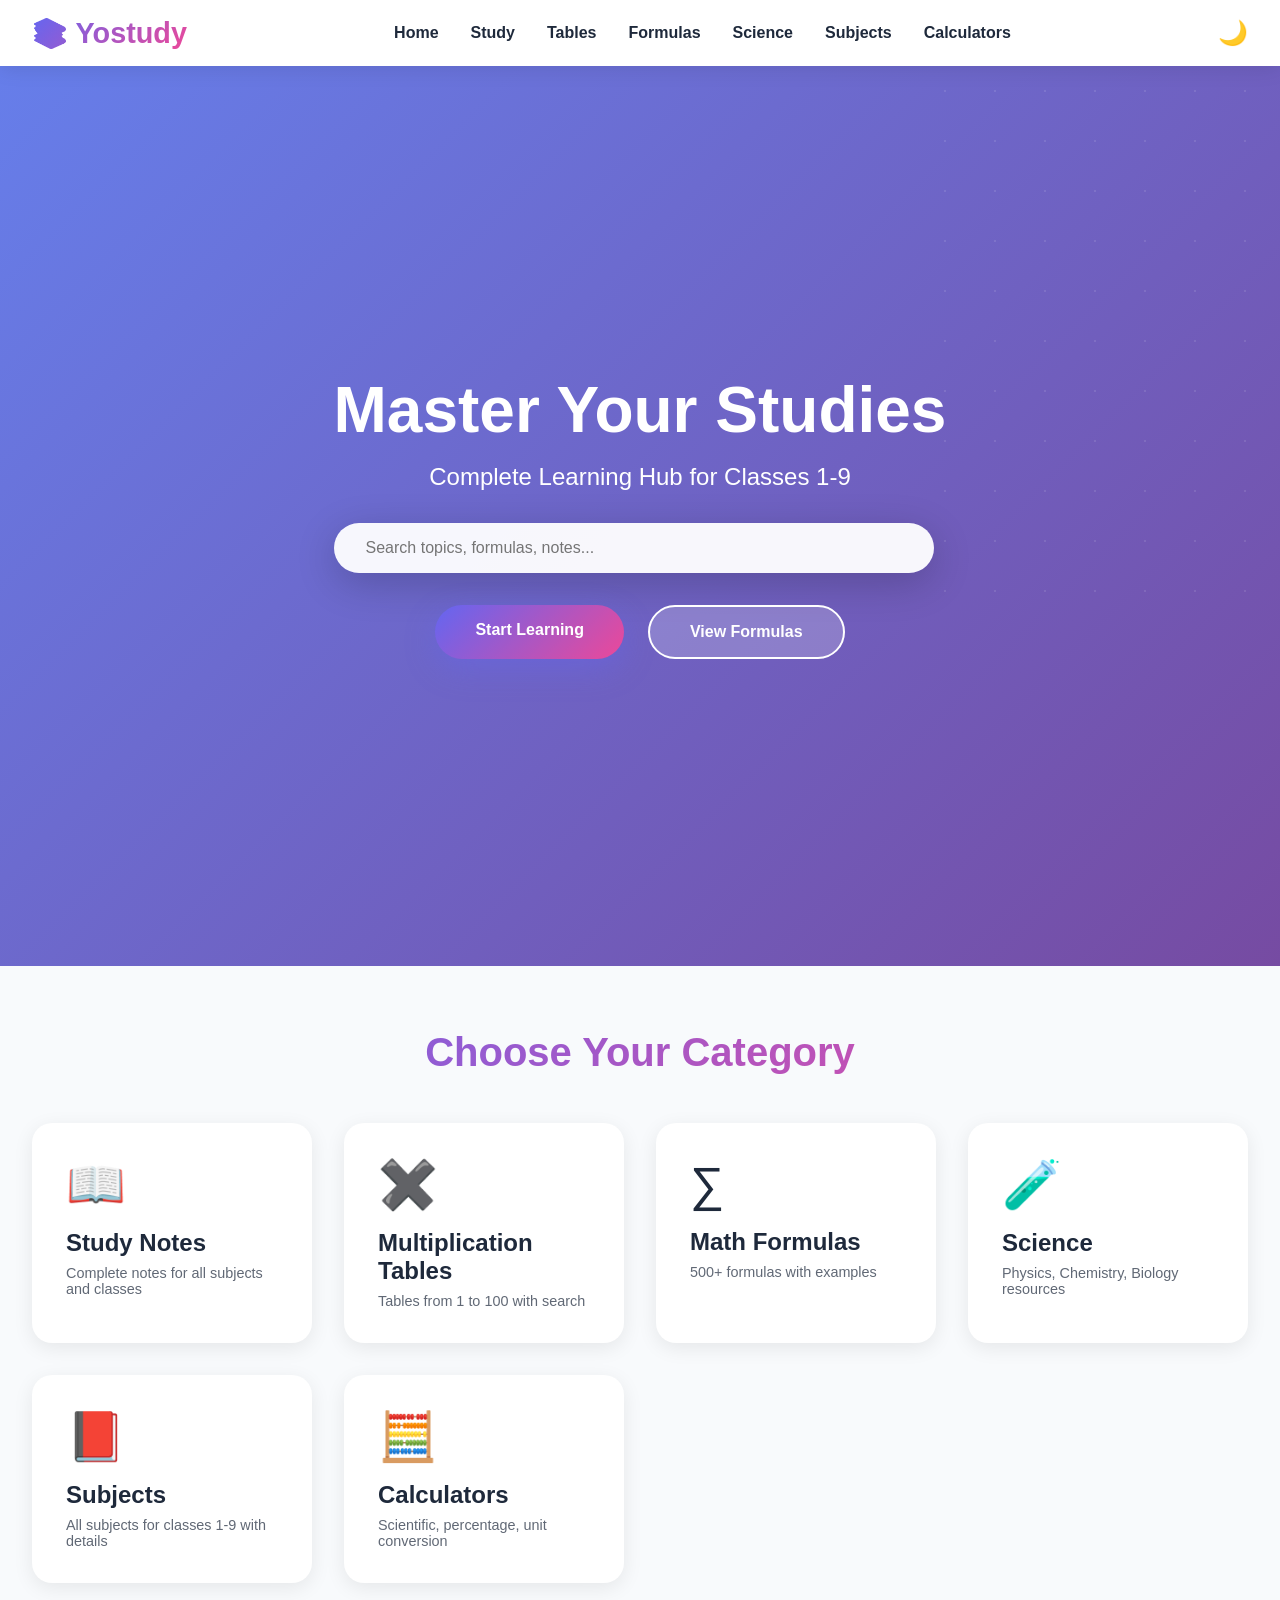
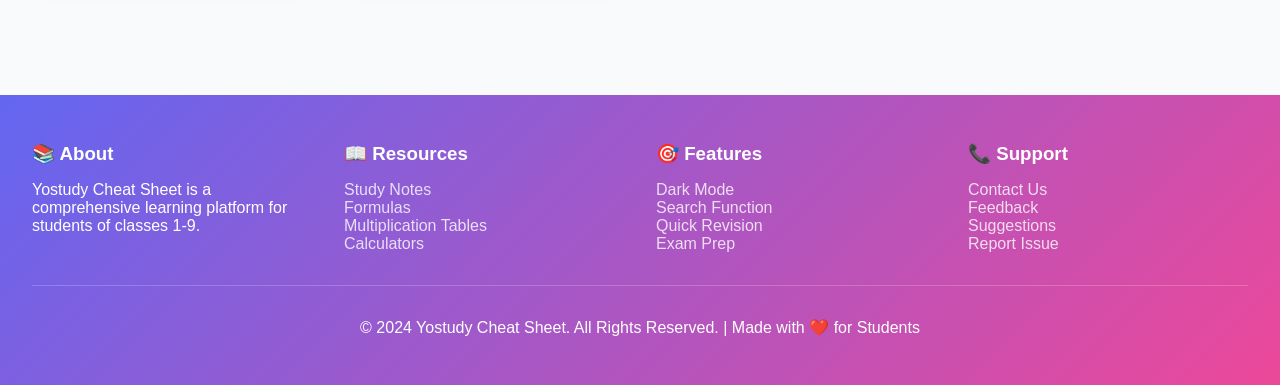
==== index.html @ 1708e866 "Add files via upload" ====
<!DOCTYPE html>
<html lang="en">
<head>
    <meta charset="UTF-8">
    <meta name="viewport" content="width=device-width, initial-scale=1.0">
    <title>Yostudy - Classes 1-9 Complete Learning Hub</title>
    <link rel="stylesheet" href="styles.css">
</head>
<body>
    <!-- NAVBAR -->
    <nav>
        <div class="navbar">
            <a href="index.html" class="logo">📚 Yostudy</a>
            <ul class="nav-links">
                <li><a href="index.html">Home</a></li>
                <li><a href="study.html">Study</a></li>
                <li><a href="multiplication.html">Tables</a></li>
                <li><a href="formulas.html">Formulas</a></li>
                <li><a href="science.html">Science</a></li>
                <li><a href="subjects.html">Subjects</a></li>
                <li><a href="calculators.html">Calculators</a></li>
            </ul>
            <button class="theme-toggle" onclick="toggleTheme()">🌙</button>
            <div class="hamburger" onclick="toggleMenu()">
                <span></span>
                <span></span>
                <span></span>
            </div>
        </div>
    </nav>

    <!-- HERO SECTION -->
    <section class="hero">
        <div class="hero-content">
            <h1>Master Your Studies</h1>
            <p>Complete Learning Hub for Classes 1-9</p>
            <div class="search-container">
                <input type="text" class="search-input" placeholder="Search topics, formulas, notes..." id="globalSearch" onkeyup="globalSearch()">
            </div>
            <div class="cta-buttons">
                <a href="study.html" class="btn btn-primary">Start Learning</a>
                <a href="formulas.html" class="btn btn-secondary">View Formulas</a>
            </div>
        </div>
    </section>

    <!-- CATEGORIES -->
    <div class="categories">
        <h2 class="section-title">Choose Your Category</h2>
        <div class="category-grid">
            <a href="study.html" class="category-card" style="text-decoration: none; color: inherit;">
                <div class="category-icon">📖</div>
                <h3>Study Notes</h3>
                <p>Complete notes for all subjects and classes</p>
            </a>
            <a href="multiplication.html" class="category-card" style="text-decoration: none; color: inherit;">
                <div class="category-icon">✖️</div>
                <h3>Multiplication Tables</h3>
                <p>Tables from 1 to 100 with search</p>
            </a>
            <a href="formulas.html" class="category-card" style="text-decoration: none; color: inherit;">
                <div class="category-icon">∑</div>
                <h3>Math Formulas</h3>
                <p>500+ formulas with examples</p>
            </a>
            <a href="science.html" class="category-card" style="text-decoration: none; color: inherit;">
                <div class="category-icon">🧪</div>
                <h3>Science</h3>
                <p>Physics, Chemistry, Biology resources</p>
            </a>
            <a href="subjects.html" class="category-card" style="text-decoration: none; color: inherit;">
                <div class="category-icon">📕</div>
                <h3>Subjects</h3>
                <p>All subjects for classes 1-9 with details</p>
            </a>
            <a href="calculators.html" class="category-card" style="text-decoration: none; color: inherit;">
                <div class="category-icon">🧮</div>
                <h3>Calculators</h3>
                <p>Scientific, percentage, unit conversion</p>
            </a>
        </div>
    </div>

    <!-- FOOTER -->
    <footer>
        <div class="footer-content">
            <div class="footer-section">
                <h3>📚 About</h3>
                <p>Yostudy Cheat Sheet is a comprehensive learning platform for students of classes 1-9.</p>
            </div>
            <div class="footer-section">
                <h3>📖 Resources</h3>
                <ul>
                    <li><a href="study.html">Study Notes</a></li>
                    <li><a href="formulas.html">Formulas</a></li>
                    <li><a href="multiplication.html">Multiplication Tables</a></li>
                    <li><a href="calculators.html">Calculators</a></li>
                </ul>
            </div>
            <div class="footer-section">
                <h3>🎯 Features</h3>
                <ul>
                    <li><a>Dark Mode</a></li>
                    <li><a>Search Function</a></li>
                    <li><a>Quick Revision</a></li>
                    <li><a>Exam Prep</a></li>
                </ul>
            </div>
            <div class="footer-section">
                <h3>📞 Support</h3>
                <ul>
                    <li><a>Contact Us</a></li>
                    <li><a>Feedback</a></li>
                    <li><a>Suggestions</a></li>
                    <li><a>Report Issue</a></li>
                </ul>
            </div>
        </div>
        <div class="footer-bottom">
            <p>&copy; 2024 Yostudy Cheat Sheet. All Rights Reserved. | Made with ❤️ for Students</p>
        </div>
    </footer>

    <script src="script.js"></script>
</body>
</html>
---- styles.css ----
* {
    margin: 0;
    padding: 0;
    box-sizing: border-box;
}

:root {
    --primary: #6366f1;
    --secondary: #ec4899;
    --accent: #f59e0b;
    --success: #10b981;
    --danger: #ef4444;
    --dark-bg: #0f172a;
    --dark-card: #1e293b;
    --dark-text: #f1f5f9;
    --light-bg: #f8fafc;
    --light-card: #ffffff;
    --light-text: #1e293b;
    --border: #e2e8f0;
}

body {
    font-family: 'Segoe UI', Tahoma, Geneva, Verdana, sans-serif;
    background-color: var(--light-bg);
    color: var(--light-text);
    transition: all 0.3s ease;
    overflow-x: hidden;
}

body.dark-mode {
    background-color: var(--dark-bg);
    color: var(--dark-text);
}

/* ANIMATIONS */
@keyframes fadeInUp {
    from {
        opacity: 0;
        transform: translateY(30px);
    }
    to {
        opacity: 1;
        transform: translateY(0);
    }
}

@keyframes slideInLeft {
    from {
        opacity: 0;
        transform: translateX(-50px);
    }
    to {
        opacity: 1;
        transform: translateX(0);
    }
}

@keyframes slideInRight {
    from {
        opacity: 0;
        transform: translateX(50px);
    }
    to {
        opacity: 1;
        transform: translateX(0);
    }
}

@keyframes float {
    0%, 100% { transform: translateY(0px); }
    50% { transform: translateY(-20px); }
}

@keyframes glow {
    0%, 100% { box-shadow: 0 0 20px rgba(99, 102, 241, 0.5); }
    50% { box-shadow: 0 0 40px rgba(99, 102, 241, 0.8); }
}

@keyframes pulse {
    0%, 100% { opacity: 1; }
    50% { opacity: 0.7; }
}

/* NAVBAR */
nav {
    position: sticky;
    top: 0;
    z-index: 1000;
    background: rgba(255, 255, 255, 0.95);
    backdrop-filter: blur(10px);
    box-shadow: 0 2px 20px rgba(0, 0, 0, 0.1);
    transition: all 0.3s ease;
}

body.dark-mode nav {
    background: rgba(15, 23, 42, 0.95);
    box-shadow: 0 2px 20px rgba(0, 0, 0, 0.5);
}

.navbar {
    display: flex;
    justify-content: space-between;
    align-items: center;
    padding: 1rem 2rem;
    max-width: 1400px;
    margin: 0 auto;
}

.logo {
    font-size: 1.8rem;
    font-weight: 900;
    background: linear-gradient(135deg, var(--primary), var(--secondary));
    -webkit-background-clip: text;
    -webkit-text-fill-color: transparent;
    background-clip: text;
    text-decoration: none;
    animation: fadeInUp 0.6s ease;
    cursor: pointer;
}

.logo:hover {
    opacity: 0.8;
}

.nav-links {
    display: flex;
    gap: 2rem;
    list-style: none;
    align-items: center;
}

.nav-links a {
    text-decoration: none;
    color: inherit;
    font-weight: 600;
    position: relative;
    transition: all 0.3s ease;
    cursor: pointer;
}

.nav-links a::after {
    content: '';
    position: absolute;
    bottom: -5px;
    left: 0;
    width: 0;
    height: 2px;
    background: linear-gradient(90deg, var(--primary), var(--secondary));
    transition: width 0.3s ease;
}

.nav-links a:hover::after {
    width: 100%;
}

.theme-toggle {
    background: none;
    border: none;
    font-size: 1.5rem;
    cursor: pointer;
    transition: all 0.3s ease;
}

.theme-toggle:hover {
    transform: rotate(20deg) scale(1.1);
}

.hamburger {
    display: none;
    flex-direction: column;
    cursor: pointer;
    gap: 5px;
}

.hamburger span {
    width: 25px;
    height: 3px;
    background: var(--primary);
    border-radius: 2px;
    transition: all 0.3s ease;
}

/* HERO SECTION */
.hero {
    min-height: 100vh;
    background: linear-gradient(135deg, #667eea 0%, #764ba2 100%);
    display: flex;
    align-items: center;
    justify-content: center;
    position: relative;
    overflow: hidden;
    color: white;
}

.hero::before {
    content: '';
    position: absolute;
    top: -50%;
    right: -50%;
    width: 1000px;
    height: 1000px;
    background: radial-gradient(circle, rgba(255,255,255,0.1) 1px, transparent 1px);
    background-size: 50px 50px;
    animation: float 6s ease-in-out infinite;
}

.hero-content {
    text-align: center;
    z-index: 10;
    animation: fadeInUp 0.8s ease;
}

.hero h1 {
    font-size: 4rem;
    font-weight: 900;
    margin-bottom: 1rem;
    animation: fadeInUp 0.8s ease 0.2s both;
}

.hero p {
    font-size: 1.5rem;
    margin-bottom: 2rem;
    opacity: 0.9;
    animation: fadeInUp 0.8s ease 0.4s both;
}

.search-container {
    max-width: 600px;
    margin-bottom: 2rem;
    animation: fadeInUp 0.8s ease 0.6s both;
}

.search-input {
    width: 100%;
    padding: 1rem 2rem;
    border: none;
    border-radius: 50px;
    font-size: 1rem;
    background: rgba(255, 255, 255, 0.95);
    box-shadow: 0 10px 40px rgba(0, 0, 0, 0.2);
    transition: all 0.3s ease;
}

.search-input:focus {
    outline: none;
    box-shadow: 0 10px 50px rgba(0, 0, 0, 0.3);
    transform: scale(1.05);
}

.cta-buttons {
    display: flex;
    gap: 1.5rem;
    justify-content: center;
    flex-wrap: wrap;
    animation: fadeInUp 0.8s ease 0.8s both;
}

.btn {
    padding: 1rem 2.5rem;
    border: none;
    border-radius: 50px;
    font-size: 1rem;
    font-weight: 700;
    cursor: pointer;
    transition: all 0.3s ease;
    position: relative;
    overflow: hidden;
    text-decoration: none;
    display: inline-block;
}

.btn-primary {
    background: linear-gradient(135deg, var(--primary), var(--secondary));
    color: white;
    box-shadow: 0 10px 30px rgba(99, 102, 241, 0.4);
}

.btn-primary:hover {
    transform: translateY(-3px);
    box-shadow: 0 15px 40px rgba(99, 102, 241, 0.6);
}

.btn-secondary {
    background: rgba(255, 255, 255, 0.2);
    color: white;
    border: 2px solid white;
    backdrop-filter: blur(10px);
}

.btn-secondary:hover {
    background: rgba(255, 255, 255, 0.3);
    transform: translateY(-3px);
}

/* CATEGORIES SECTION */
.categories {
    padding: 4rem 2rem;
    max-width: 1400px;
    margin: 0 auto;
}

.section-title {
    font-size: 2.5rem;
    font-weight: 900;
    text-align: center;
    margin-bottom: 3rem;
    background: linear-gradient(135deg, var(--primary), var(--secondary));
    -webkit-background-clip: text;
    -webkit-text-fill-color: transparent;
    background-clip: text;
}

.category-grid {
    display: grid;
    grid-template-columns: repeat(auto-fit, minmax(280px, 1fr));
    gap: 2rem;
}

.category-card {
    background: var(--light-card);
    border-radius: 20px;
    padding: 2rem;
    cursor: pointer;
    transition: all 0.3s ease;
    border: 2px solid transparent;
    animation: fadeInUp 0.6s ease;
    box-shadow: 0 5px 20px rgba(0, 0, 0, 0.08);
}

body.dark-mode .category-card {
    background: var(--dark-card);
    box-shadow: 0 5px 20px rgba(0, 0, 0, 0.3);
}

.category-card:hover {
    transform: translateY(-10px);
    border-color: var(--primary);
    box-shadow: 0 20px 40px rgba(99, 102, 241, 0.2);
}

.category-icon {
    font-size: 3rem;
    margin-bottom: 1rem;
    animation: float 3s ease-in-out infinite;
}

.category-card h3 {
    font-size: 1.5rem;
    margin-bottom: 0.5rem;
}

.category-card p {
    opacity: 0.7;
    font-size: 0.9rem;
}

/* CONTENT SECTIONS */
.content-wrapper {
    padding: 3rem 2rem;
    max-width: 1400px;
    margin: 0 auto;
    animation: fadeInUp 0.6s ease;
}

.page-title {
    font-size: 2.5rem;
    font-weight: 900;
    text-align: center;
    margin-bottom: 3rem;
    background: linear-gradient(135deg, var(--primary), var(--secondary));
    -webkit-background-clip: text;
    -webkit-text-fill-color: transparent;
    background-clip: text;
}

.subsection {
    margin-bottom: 3rem;
}

.subsection h2 {
    font-size: 2rem;
    margin-bottom: 1.5rem;
    padding-bottom: 1rem;
    border-bottom: 3px solid var(--primary);
}

.grid-2 {
    display: grid;
    grid-template-columns: repeat(auto-fit, minmax(250px, 1fr));
    gap: 1.5rem;
    margin-bottom: 2rem;
}

.card {
    background: var(--light-card);
    border-radius: 15px;
    padding: 1.5rem;
    box-shadow: 0 5px 15px rgba(0, 0, 0, 0.08);
    transition: all 0.3s ease;
}

body.dark-mode .card {
    background: var(--dark-card);
    box-shadow: 0 5px 15px rgba(0, 0, 0, 0.3);
}

.card:hover {
    transform: translateY(-5px);
    box-shadow: 0 15px 30px rgba(99, 102, 241, 0.15);
}

.card h4 {
    color: var(--primary);
    margin-bottom: 0.5rem;
}

/* MULTIPLICATION TABLES */
.table-grid {
    display: grid;
    grid-template-columns: repeat(auto-fit, minmax(150px, 1fr));
    gap: 1rem;
    margin-bottom: 2rem;
}

.table-card {
    background: var(--light-card);
    border-radius: 12px;
    padding: 1rem;
    box-shadow: 0 3px 10px rgba(0, 0, 0, 0.08);
    cursor: pointer;
    transition: all 0.3s ease;
}

body.dark-mode .table-card {
    background: var(--dark-card);
}

.table-card:hover {
    transform: scale(1.05);
    box-shadow: 0 12px 25px rgba(99, 102, 241, 0.2);
}

.table-number {
    font-size: 2rem;
    font-weight: 900;
    color: var(--primary);
    margin-bottom: 0.8rem;
    text-align: center;
}

.table-content {
    font-size: 0.8rem;
    line-height: 1.6;
    text-align: center;
}

.table-content div {
    padding: 0.2rem 0;
}

/* FORMULAS */
.formula-card {
    background: var(--light-card);
    border-radius: 15px;
    padding: 2rem;
    margin-bottom: 2rem;
    border-left: 5px solid var(--primary);
    box-shadow: 0 5px 15px rgba(0, 0, 0, 0.08);
    transition: all 0.3s ease;
}

body.dark-mode .formula-card {
    background: var(--dark-card);
}

.formula-card:hover {
    box-shadow: 0 15px 30px rgba(99, 102, 241, 0.15);
}

.formula-card h4 {
    color: var(--primary);
    font-size: 1.3rem;
    margin-bottom: 1rem;
}

.formula-section {
    margin-bottom: 0.8rem;
}

.formula-label {
    font-weight: 700;
    color: var(--secondary);
    margin-bottom: 0.3rem;
}

.formula-content {
    background: rgba(99, 102, 241, 0.05);
    padding: 1rem;
    border-radius: 10px;
    font-family: 'Courier New', monospace;
    margin-bottom: 0.5rem;
    overflow-x: auto;
}

/* CALCULATORS */
.calculator-section {
    max-width: 500px;
    margin: 2rem auto;
    background: var(--light-card);
    border-radius: 15px;
    padding: 2rem;
    box-shadow: 0 5px 20px rgba(0, 0, 0, 0.1);
}

body.dark-mode .calculator-section {
    background: var(--dark-card);
}

.calc-input {
    width: 100%;
    padding: 0.8rem;
    margin-bottom: 1rem;
    border: 2px solid var(--border);
    border-radius: 10px;
    font-size: 1rem;
    background: var(--light-bg);
    color: var(--light-text);
    transition: all 0.3s ease;
}

body.dark-mode .calc-input {
    background: rgba(99, 102, 241, 0.1);
    border-color: rgba(99, 102, 241, 0.3);
    color: var(--dark-text);
}

.calc-input:focus {
    outline: none;
    border-color: var(--primary);
    box-shadow: 0 0 0 3px rgba(99, 102, 241, 0.1);
}

.calc-result {
    background: linear-gradient(135deg, var(--primary), var(--secondary));
    color: white;
    padding: 1.5rem;
    border-radius: 10px;
    text-align: center;
    font-size: 1.3rem;
    font-weight: 700;
    margin-top: 1rem;
}

/* UTILITIES */
.utilities-grid {
    display: grid;
    grid-template-columns: repeat(auto-fit, minmax(160px, 1fr));
    gap: 1.5rem;
    margin-bottom: 2rem;
}

.utility-card {
    background: var(--light-card);
    border-radius: 15px;
    padding: 1.5rem;
    text-align: center;
    cursor: pointer;
    transition: all 0.3s ease;
    box-shadow: 0 5px 15px rgba(0, 0, 0, 0.08);
}

body.dark-mode .utility-card {
    background: var(--dark-card);
}

.utility-card:hover {
    transform: translateY(-8px);
    box-shadow: 0 15px 30px rgba(99, 102, 241, 0.2);
}

.utility-icon {
    font-size: 2.5rem;
    margin-bottom: 0.8rem;
    animation: float 3s ease-in-out infinite;
}

.utility-card h3 {
    font-size: 1rem;
    margin-bottom: 0.3rem;
}

.utility-card p {
    font-size: 0.8rem;
    opacity: 0.7;
}

/* BADGE */
.badge {
    display: inline-block;
    background: var(--primary);
    color: white;
    padding: 0.25rem 0.75rem;
    border-radius: 20px;
    font-size: 0.8rem;
    font-weight: 700;
    margin-right: 0.5rem;
}

.badge-success {
    background: var(--success);
}

.badge-warning {
    background: var(--accent);
}

/* FOOTER */
footer {
    background: linear-gradient(135deg, var(--primary), var(--secondary));
    color: white;
    padding: 3rem 2rem;
    text-align: center;
    margin-top: 3rem;
}

.footer-content {
    max-width: 1400px;
    margin: 0 auto;
    display: grid;
    grid-template-columns: repeat(auto-fit, minmax(200px, 1fr));
    gap: 2rem;
    text-align: left;
    margin-bottom: 2rem;
}

.footer-section h3 {
    margin-bottom: 1rem;
}

.footer-section ul {
    list-style: none;
}

.footer-section a {
    color: rgba(255, 255, 255, 0.8);
    text-decoration: none;
    transition: all 0.3s ease;
    cursor: pointer;
}

.footer-section a:hover {
    color: white;
    transform: translateX(5px);
}

.footer-bottom {
    border-top: 1px solid rgba(255, 255, 255, 0.2);
    padding-top: 2rem;
}

/* RESPONSIVE */
@media (max-width: 768px) {
    .nav-links {
        display: none;
    }

    .hamburger {
        display: flex;
    }

    .hero h1 {
        font-size: 2.5rem;
    }

    .hero p {
        font-size: 1.2rem;
    }

    .section-title {
        font-size: 1.8rem;
    }

    .navbar {
        padding: 1rem;
    }

    .category-grid {
        grid-template-columns: 1fr;
    }

    .footer-content {
        grid-template-columns: 1fr;
    }

    .table-grid {
        grid-template-columns: repeat(auto-fit, minmax(100px, 1fr));
    }
}

/* SCROLLBAR */
::-webkit-scrollbar {
    width: 10px;
}

::-webkit-scrollbar-track {
    background: var(--light-bg);
}

body.dark-mode ::-webkit-scrollbar-track {
    background: var(--dark-bg);
}

::-webkit-scrollbar-thumb {
    background: var(--primary);
    border-radius: 5px;
}

::-webkit-scrollbar-thumb:hover {
    background: var(--secondary);
}
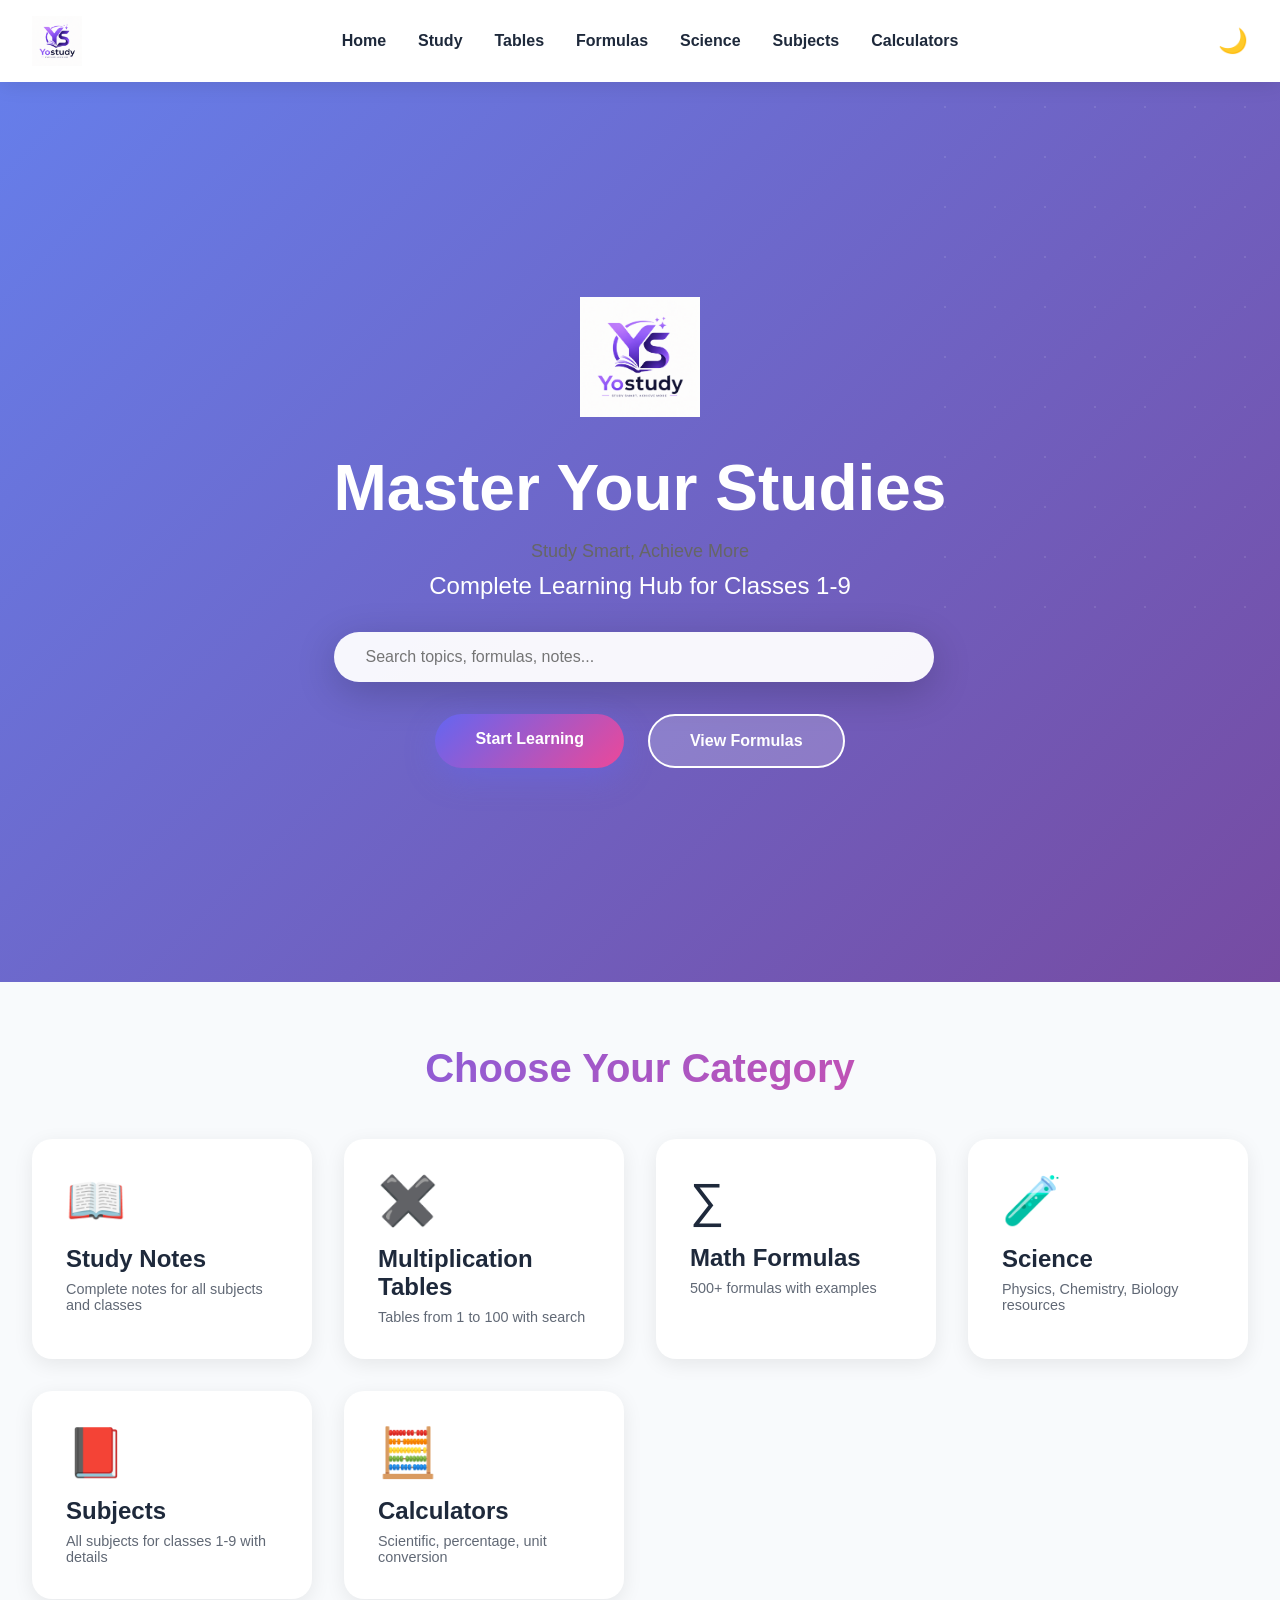
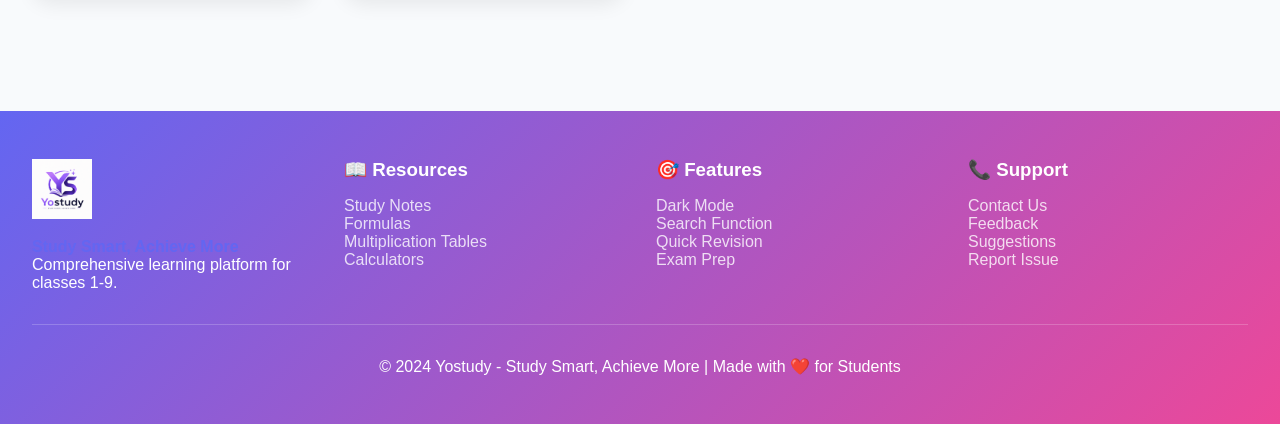
==== commit a61b2fa4: "Add files via upload" ====
--- a/index.html
+++ b/index.html
@@ -10,7 +10,9 @@
     <!-- NAVBAR -->
     <nav>
         <div class="navbar">
-            <a href="index.html" class="logo">📚 Yostudy</a>
+            <a href="index.html" class="logo">
+                <img src="yostudy-logo.png" alt="Yostudy Logo" class="logo-img">
+            </a>
             <ul class="nav-links">
                 <li><a href="index.html">Home</a></li>
                 <li><a href="study.html">Study</a></li>
@@ -32,7 +34,11 @@
     <!-- HERO SECTION -->
     <section class="hero">
         <div class="hero-content">
+            <div style="margin-bottom: 30px;">
+                <img src="yostudy-logo.png" alt="Yostudy Logo" style="height: 120px; width: auto; animation: float 3s ease-in-out infinite;">
+            </div>
             <h1>Master Your Studies</h1>
+            <p style="font-size: 18px; font-weight: 500; color: #666; margin-bottom: 10px;">Study Smart, Achieve More</p>
             <p>Complete Learning Hub for Classes 1-9</p>
             <div class="search-container">
                 <input type="text" class="search-input" placeholder="Search topics, formulas, notes..." id="globalSearch" onkeyup="globalSearch()">
@@ -85,8 +91,9 @@
     <footer>
         <div class="footer-content">
             <div class="footer-section">
-                <h3>📚 About</h3>
-                <p>Yostudy Cheat Sheet is a comprehensive learning platform for students of classes 1-9.</p>
+                <img src="yostudy-logo.png" alt="Yostudy Logo" style="height: 60px; width: auto; margin-bottom: 15px;">
+                <p style="font-weight: bold; color: #6366f1;">Study Smart, Achieve More</p>
+                <p>Comprehensive learning platform for classes 1-9.</p>
             </div>
             <div class="footer-section">
                 <h3>📖 Resources</h3>
@@ -117,7 +124,7 @@
             </div>
         </div>
         <div class="footer-bottom">
-            <p>&copy; 2024 Yostudy Cheat Sheet. All Rights Reserved. | Made with ❤️ for Students</p>
+            <p>&copy; 2024 Yostudy - Study Smart, Achieve More | Made with ❤️ for Students</p>
         </div>
     </footer>
 
--- a/styles.css
+++ b/styles.css
@@ -116,10 +116,19 @@
     text-decoration: none;
     animation: fadeInUp 0.6s ease;
     cursor: pointer;
-}
-
-.logo:hover {
-    opacity: 0.8;
+    display: flex;
+    align-items: center;
+    gap: 10px;
+}
+
+.logo-img {
+    height: 50px;
+    width: auto;
+    transition: all 0.3s ease;
+}
+
+.logo:hover .logo-img {
+    transform: scale(1.05);
 }
 
 .nav-links {
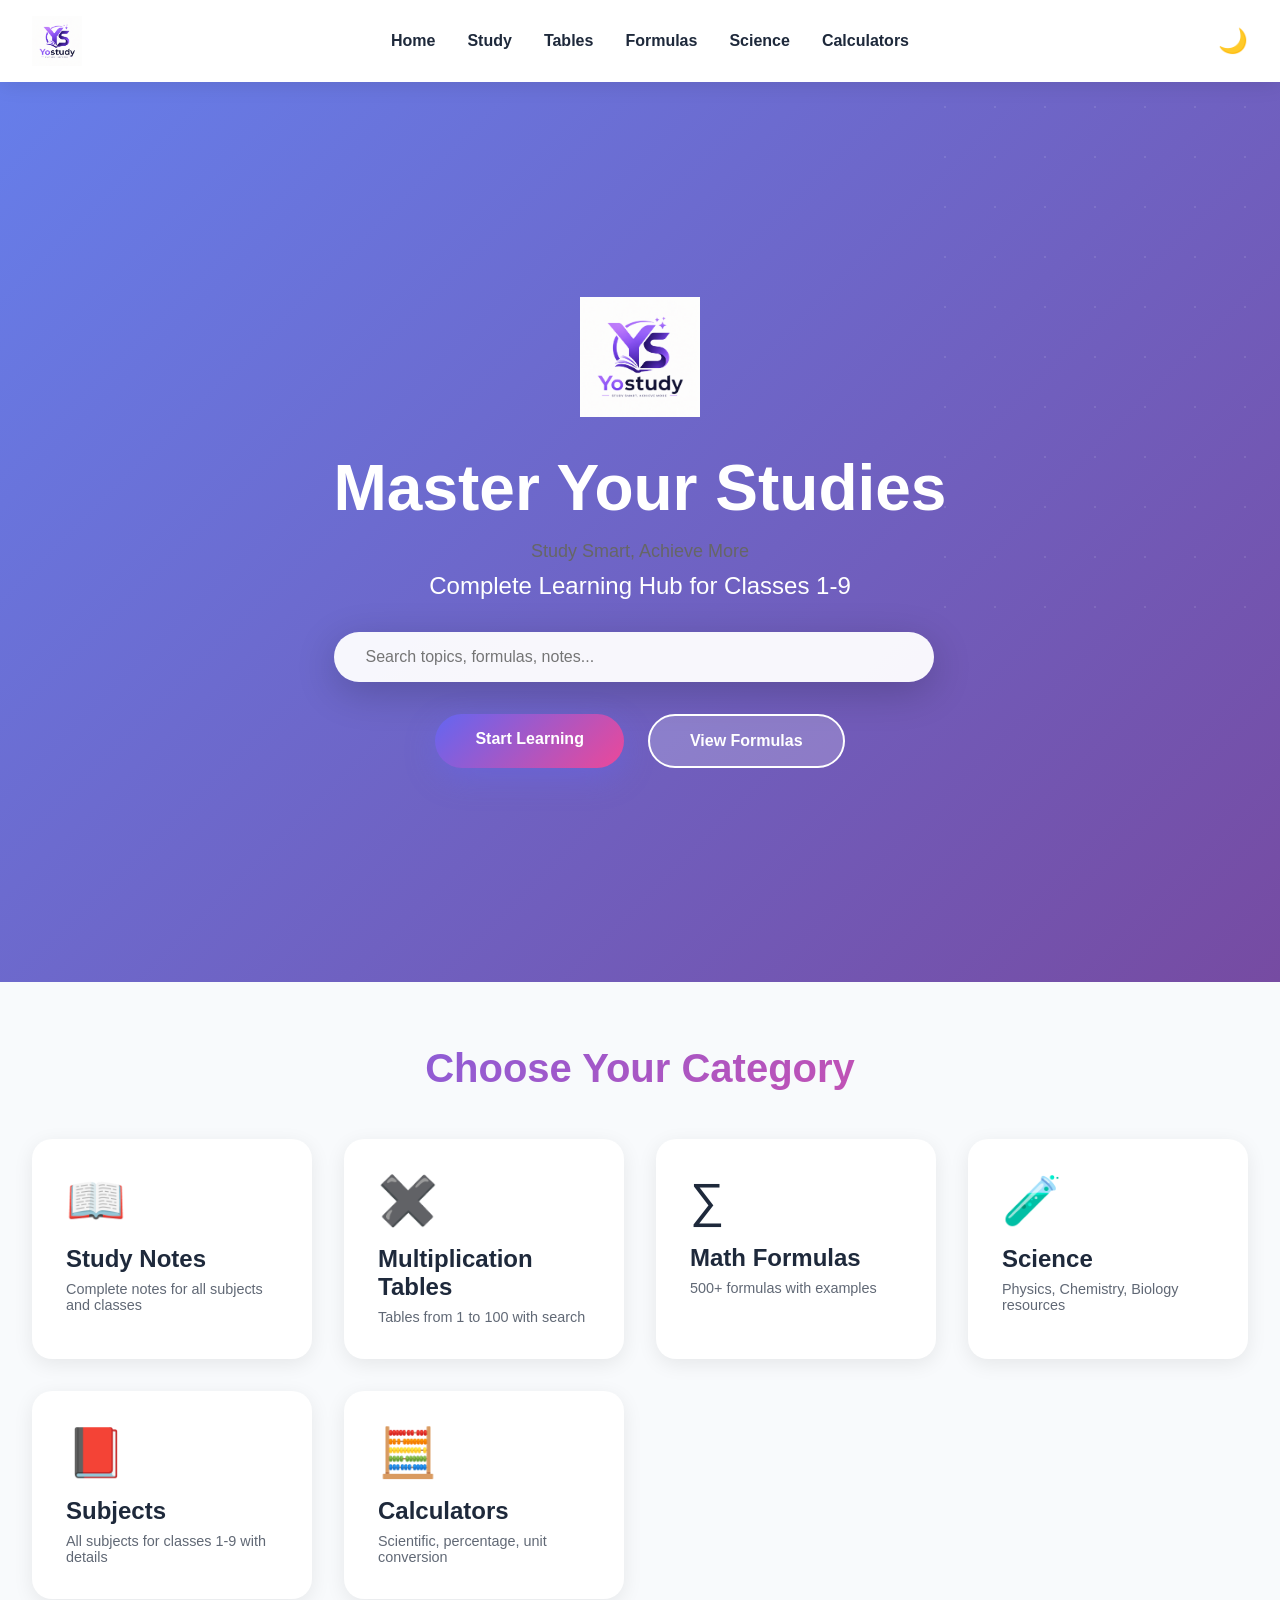
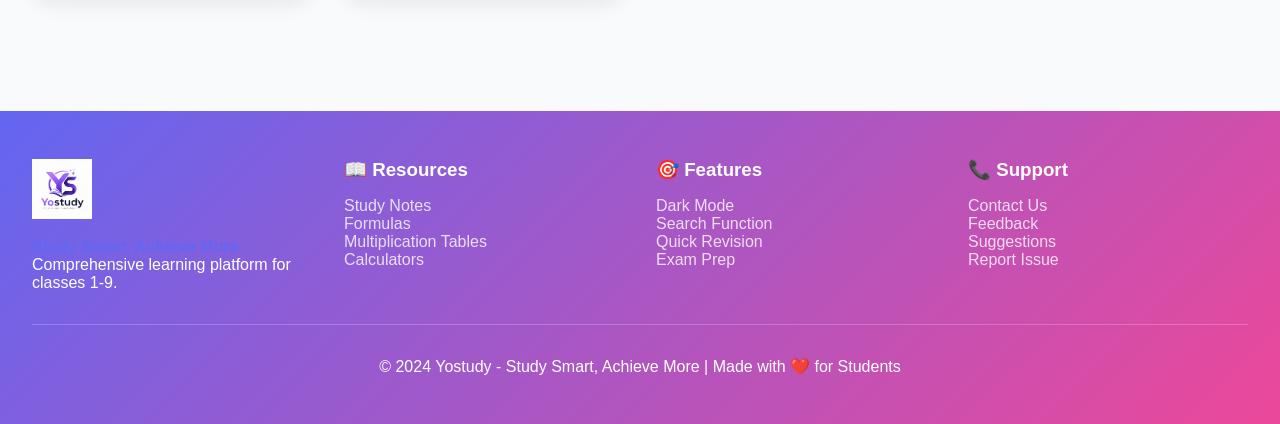
==== commit be6d1cf4: "Add files via upload" ====
--- a/index.html
+++ b/index.html
@@ -5,6 +5,8 @@
     <meta name="viewport" content="width=device-width, initial-scale=1.0">
     <title>Yostudy - Classes 1-9 Complete Learning Hub</title>
     <link rel="stylesheet" href="styles.css">
+    <!-- Favicon -->
+    <link rel="icon" type="image/svg+xml" href="data:image/svg+xml,<svg xmlns='http://www.w3.org/2000/svg' viewBox='0 0 200 200'><rect width='200' height='200' fill='%236366f1'/><g transform='translate(50, 40)'><path d='M 20 10 L 20 90 L 50 90 L 50 10 Z' fill='%23ffffff' stroke='%23ec4899' stroke-width='2'/><path d='M 50 10 L 50 90 L 80 90 L 80 10 Z' fill='%23ec4899' stroke='%23ffffff' stroke-width='2'/><rect x='48' y='10' width='4' height='80' fill='%23ffffff'/><line x1='25' y1='25' x2='45' y2='25' stroke='%23ec4899' stroke-width='1.5'/><line x1='25' y1='35' x2='45' y2='35' stroke='%23ec4899' stroke-width='1.5'/><line x1='25' y1='45' x2='45' y2='45' stroke='%23ec4899' stroke-width='1.5'/><line x1='55' y1='25' x2='75' y2='25' stroke='%23ffffff' stroke-width='1.5'/><line x1='55' y1='35' x2='75' y2='35' stroke='%23ffffff' stroke-width='1.5'/><line x1='55' y1='45' x2='75' y2='45' stroke='%23ffffff' stroke-width='1.5'/></g><text x='100' y='140' font-size='60' font-weight='bold' text-anchor='middle' fill='%23ffffff' font-family='Arial'>Y</text></svg>" />
 </head>
 <body>
     <!-- NAVBAR -->
@@ -19,8 +21,7 @@
                 <li><a href="multiplication.html">Tables</a></li>
                 <li><a href="formulas.html">Formulas</a></li>
                 <li><a href="science.html">Science</a></li>
-                <li><a href="subjects.html">Subjects</a></li>
-                <li><a href="calculators.html">Calculators</a></li>
+                <li><a href="calculators-hub.html">Calculators</a></li>
             </ul>
             <button class="theme-toggle" onclick="toggleTheme()">🌙</button>
             <div class="hamburger" onclick="toggleMenu()">
@@ -101,7 +102,7 @@
                     <li><a href="study.html">Study Notes</a></li>
                     <li><a href="formulas.html">Formulas</a></li>
                     <li><a href="multiplication.html">Multiplication Tables</a></li>
-                    <li><a href="calculators.html">Calculators</a></li>
+                    <li><a href="calculators-hub.html">Calculators</a></li>
                 </ul>
             </div>
             <div class="footer-section">
--- a/styles.css
+++ b/styles.css
@@ -25,6 +25,47 @@
     color: var(--light-text);
     transition: all 0.3s ease;
     overflow-x: hidden;
+    /* Light mode cursor */
+    cursor: url('data:image/svg+xml;utf8,<svg xmlns="http://www.w3.org/2000/svg" width="32" height="32" viewBox="0 0 32 32"><path d="M2 4 L2 28 L8 20 L14 30 L18 29 L12 19 L22 19 Q28 19 28 13 Q28 7 22 7 L8 7 Q4 7 2 4 Z" fill="%236366f1" stroke="%23ffffff" stroke-width="1"/></svg>') 4 4, auto;
+}
+
+body.dark-mode {
+    background-color: var(--dark-bg);
+    color: var(--dark-text);
+    /* Dark mode cursor */
+    cursor: url('data:image/svg+xml;utf8,<svg xmlns="http://www.w3.org/2000/svg" width="32" height="32" viewBox="0 0 32 32"><path d="M2 4 L2 28 L8 20 L14 30 L18 29 L12 19 L22 19 Q28 19 28 13 Q28 7 22 7 L8 7 Q4 7 2 4 Z" fill="%23ec4899" stroke="%231e293b" stroke-width="1"/></svg>') 4 4, auto;
+}
+
+/* Clickable elements cursor pointer */
+a, button, input[type="button"], input[type="submit"], .calculator-card, .subject-option, [role="button"], label:has(input[type="radio"]), label:has(input[type="checkbox"]) {
+    cursor: pointer;
+}
+
+/* Click ripple animation */
+@keyframes clickRipple {
+    0% {
+        width: 20px;
+        height: 20px;
+        opacity: 1;
+    }
+    100% {
+        width: 100px;
+        height: 100px;
+        opacity: 0;
+    }
+}
+
+.click-ripple {
+    position: fixed;
+    pointer-events: none;
+    border-radius: 50%;
+    background: radial-gradient(circle, rgba(99, 102, 241, 0.8), rgba(236, 72, 153, 0.6));
+    animation: clickRipple 0.6s ease-out;
+    z-index: 9999;
+}
+
+body.dark-mode .click-ripple {
+    background: radial-gradient(circle, rgba(236, 72, 153, 0.8), rgba(99, 102, 241, 0.6));
 }
 
 body.dark-mode {
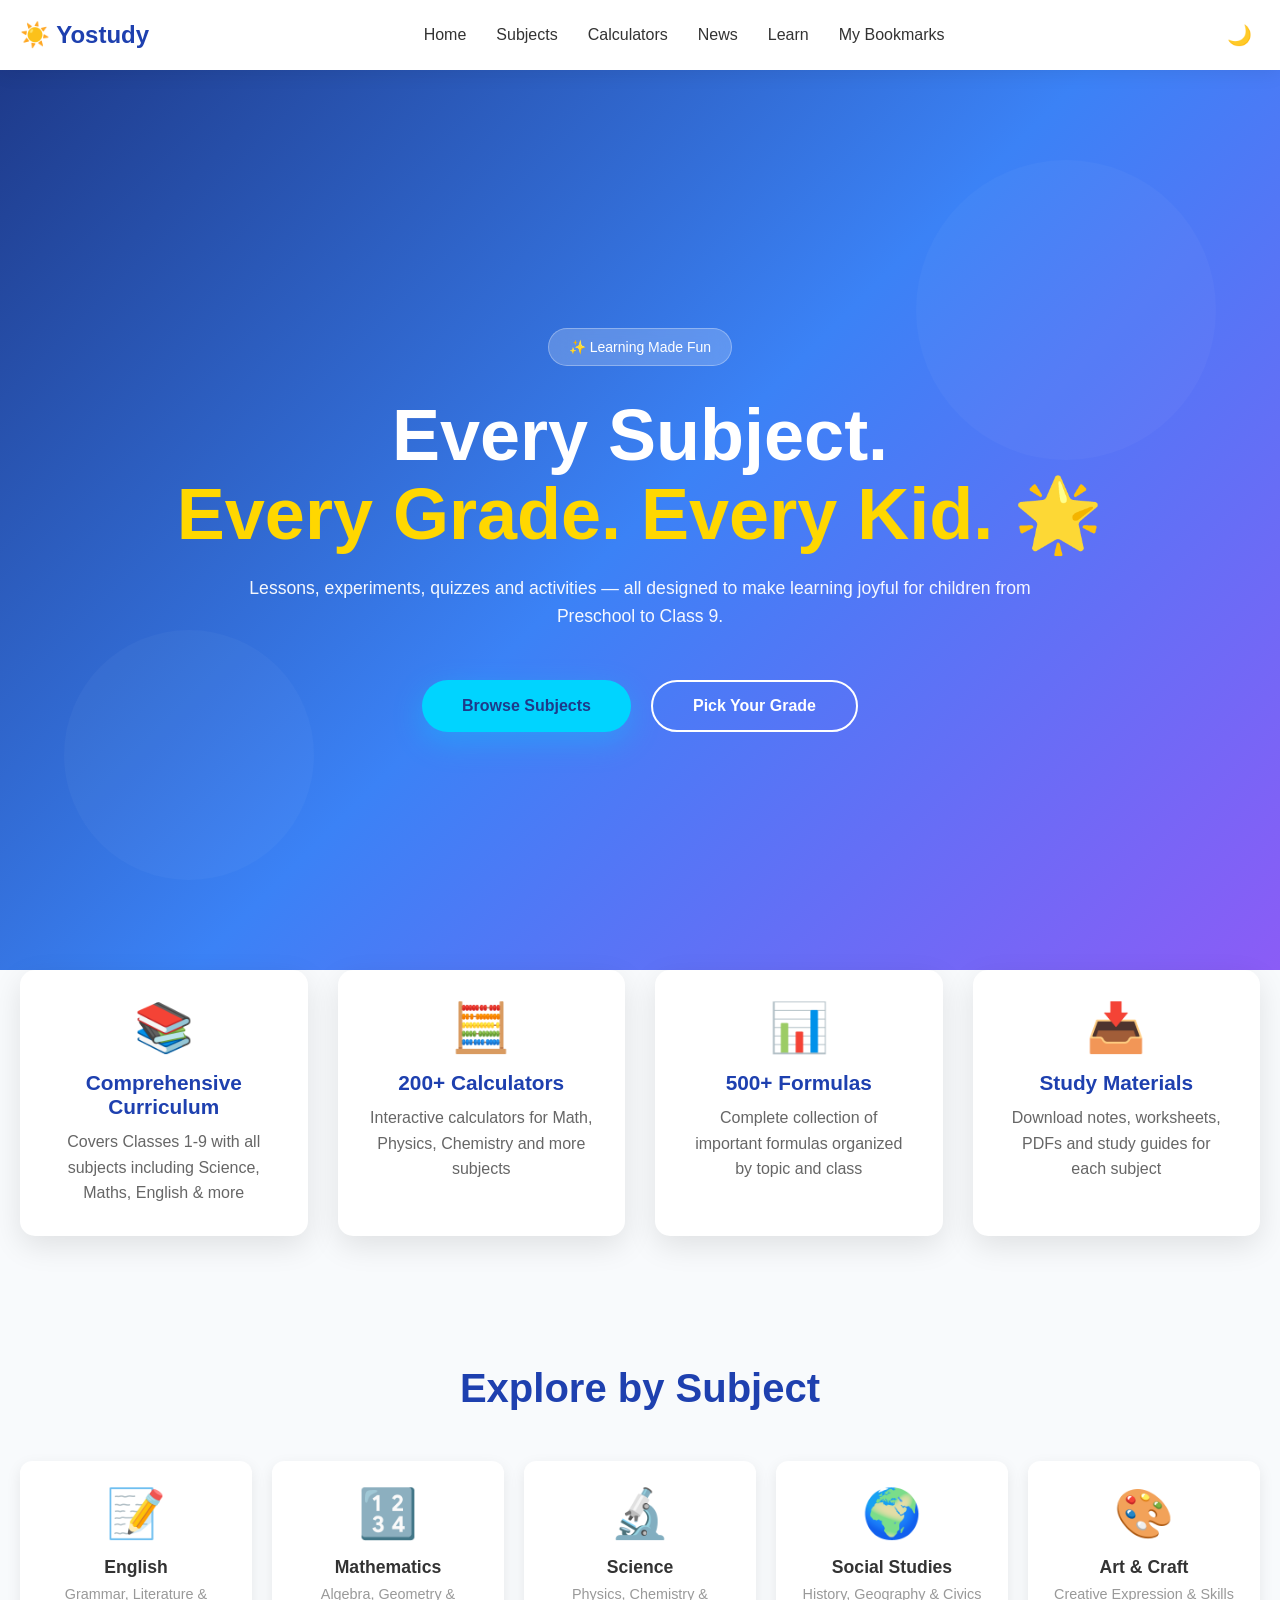
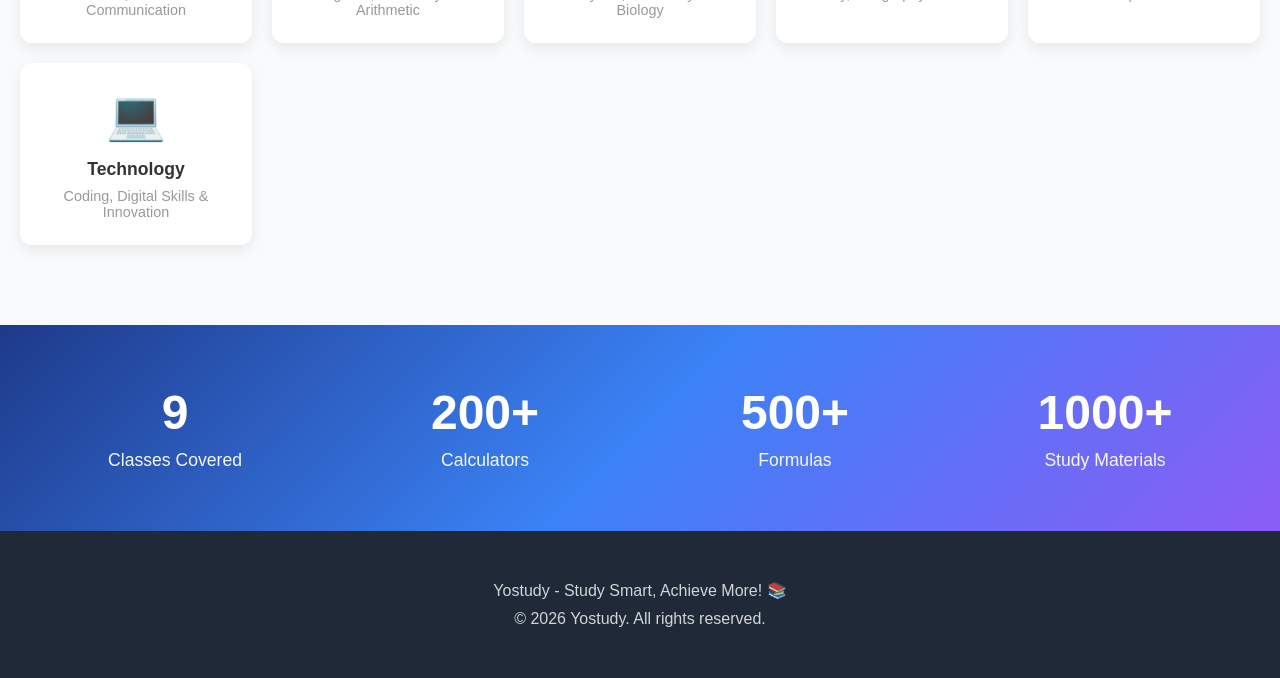
==== commit 0d8d34e1: "Full site update" ====
--- a/index.html
+++ b/index.html
@@ -3,25 +3,512 @@
 <head>
     <meta charset="UTF-8">
     <meta name="viewport" content="width=device-width, initial-scale=1.0">
-    <title>Yostudy - Classes 1-9 Complete Learning Hub</title>
-    <link rel="stylesheet" href="styles.css">
-    <!-- Favicon -->
+    <title>Yostudy - Learning Made Fun</title>
     <link rel="icon" type="image/svg+xml" href="data:image/svg+xml,<svg xmlns='http://www.w3.org/2000/svg' viewBox='0 0 200 200'><rect width='200' height='200' fill='%236366f1'/><g transform='translate(50, 40)'><path d='M 20 10 L 20 90 L 50 90 L 50 10 Z' fill='%23ffffff' stroke='%23ec4899' stroke-width='2'/><path d='M 50 10 L 50 90 L 80 90 L 80 10 Z' fill='%23ec4899' stroke='%23ffffff' stroke-width='2'/><rect x='48' y='10' width='4' height='80' fill='%23ffffff'/><line x1='25' y1='25' x2='45' y2='25' stroke='%23ec4899' stroke-width='1.5'/><line x1='25' y1='35' x2='45' y2='35' stroke='%23ec4899' stroke-width='1.5'/><line x1='25' y1='45' x2='45' y2='45' stroke='%23ec4899' stroke-width='1.5'/><line x1='55' y1='25' x2='75' y2='25' stroke='%23ffffff' stroke-width='1.5'/><line x1='55' y1='35' x2='75' y2='35' stroke='%23ffffff' stroke-width='1.5'/><line x1='55' y1='45' x2='75' y2='45' stroke='%23ffffff' stroke-width='1.5'/></g><text x='100' y='140' font-size='60' font-weight='bold' text-anchor='middle' fill='%23ffffff' font-family='Arial'>Y</text></svg>" />
+    <style>
+        * {
+            margin: 0;
+            padding: 0;
+            box-sizing: border-box;
+        }
+
+        :root {
+            --primary: #1E40AF;
+            --secondary: #7C3AED;
+            --accent: #FFD700;
+            --dark-bg: #0F172A;
+            --light-bg: #F8FAFC;
+            --gradient: linear-gradient(135deg, #1E40AF 0%, #4F46E5 50%, #7C3AED 100%);
+        }
+
+        body {
+            font-family: 'Segoe UI', Tahoma, Geneva, Verdana, sans-serif;
+            background-color: var(--light-bg);
+            overflow-x: hidden;
+        }
+
+        body.dark-mode {
+            background-color: var(--dark-bg);
+        }
+
+        /* NAVBAR */
+        nav {
+            background: white;
+            box-shadow: 0 2px 20px rgba(0,0,0,0.08);
+            position: sticky;
+            top: 0;
+            z-index: 100;
+        }
+
+        body.dark-mode nav {
+            background: #1e293b;
+        }
+
+        .navbar {
+            max-width: 1400px;
+            margin: 0 auto;
+            padding: 15px 20px;
+            display: flex;
+            justify-content: space-between;
+            align-items: center;
+        }
+
+        .logo {
+            text-decoration: none;
+            display: flex;
+            align-items: center;
+            gap: 10px;
+            font-size: 24px;
+            font-weight: 800;
+            color: var(--primary);
+        }
+
+        .logo img {
+            height: 40px;
+            width: 40px;
+        }
+
+        .nav-links {
+            display: flex;
+            list-style: none;
+            gap: 30px;
+            align-items: center;
+        }
+
+        .nav-links a {
+            text-decoration: none;
+            color: #333;
+            font-weight: 500;
+            transition: color 0.3s;
+        }
+
+        body.dark-mode .nav-links a {
+            color: #f1f5f9;
+        }
+
+        .nav-links a:hover {
+            color: var(--primary);
+        }
+
+        .theme-toggle {
+            background: none;
+            border: none;
+            font-size: 20px;
+            cursor: pointer;
+            padding: 8px;
+            border-radius: 50%;
+            transition: background 0.3s;
+        }
+
+        .theme-toggle:hover {
+            background: rgba(0,0,0,0.1);
+        }
+
+        .hamburger {
+            display: none;
+            flex-direction: column;
+            cursor: pointer;
+            gap: 5px;
+        }
+
+        .hamburger span {
+            width: 25px;
+            height: 3px;
+            background: #333;
+            border-radius: 2px;
+            transition: all 0.3s;
+        }
+
+        body.dark-mode .hamburger span {
+            background: #f1f5f9;
+        }
+
+        /* HERO SECTION */
+        .hero {
+            background: linear-gradient(135deg, #1E3A8A 0%, #3B82F6 50%, #8B5CF6 100%);
+            color: white;
+            padding: 120px 20px 100px;
+            text-align: center;
+            min-height: 100vh;
+            display: flex;
+            flex-direction: column;
+            justify-content: center;
+            align-items: center;
+            position: relative;
+            overflow: hidden;
+        }
+
+        .hero::before {
+            content: '';
+            position: absolute;
+            top: 10%;
+            right: 5%;
+            width: 300px;
+            height: 300px;
+            background: rgba(255,255,255,0.03);
+            border-radius: 50%;
+            animation: float 6s ease-in-out infinite;
+        }
+
+        .hero::after {
+            content: '';
+            position: absolute;
+            bottom: 10%;
+            left: 5%;
+            width: 250px;
+            height: 250px;
+            background: rgba(255,255,255,0.03);
+            border-radius: 50%;
+            animation: float 8s ease-in-out infinite;
+        }
+
+        @keyframes float {
+            0%, 100% { transform: translateY(0px); }
+            50% { transform: translateY(30px); }
+        }
+
+        .hero-content {
+            position: relative;
+            z-index: 10;
+            max-width: 1000px;
+        }
+
+        .hero-badge {
+            display: inline-block;
+            background: rgba(255,255,255,0.2);
+            backdrop-filter: blur(10px);
+            padding: 10px 20px;
+            border-radius: 25px;
+            border: 1px solid rgba(255,255,255,0.3);
+            font-size: 14px;
+            margin-bottom: 30px;
+            animation: slideDown 0.6s ease;
+        }
+
+        .hero h1 {
+            font-size: 4.5em;
+            font-weight: 800;
+            margin-bottom: 20px;
+            line-height: 1.1;
+            animation: fadeInUp 0.8s ease 0.2s backwards;
+        }
+
+        .hero h1 .white-text {
+            color: white;
+            display: block;
+        }
+
+        .hero h1 .gold-text {
+            color: #FFD700;
+            display: block;
+            font-size: 1em;
+        }
+
+        .hero p {
+            font-size: 1.1em;
+            margin-bottom: 50px;
+            line-height: 1.6;
+            opacity: 0.95;
+            animation: fadeInUp 0.8s ease 0.4s backwards;
+            max-width: 800px;
+            margin-left: auto;
+            margin-right: auto;
+        }
+
+        .hero-buttons {
+            display: flex;
+            gap: 20px;
+            justify-content: center;
+            flex-wrap: wrap;
+            animation: fadeInUp 0.8s ease 0.6s backwards;
+        }
+
+        .btn {
+            padding: 15px 40px;
+            font-size: 16px;
+            font-weight: 600;
+            border: none;
+            border-radius: 50px;
+            cursor: pointer;
+            transition: all 0.3s;
+            text-decoration: none;
+            display: inline-block;
+        }
+
+        .btn-primary {
+            background: #00D4FF;
+            color: #1E3A8A;
+            box-shadow: 0 10px 30px rgba(0,212,255,0.3);
+        }
+
+        .btn-primary:hover {
+            transform: translateY(-3px);
+            box-shadow: 0 15px 40px rgba(0,212,255,0.4);
+        }
+
+        .btn-secondary {
+            background: transparent;
+            color: white;
+            border: 2px solid white;
+        }
+
+        .btn-secondary:hover {
+            background: rgba(255,255,255,0.15);
+            transform: translateY(-3px);
+        }
+
+        /* FEATURES SECTION */
+        .features {
+            max-width: 1400px;
+            margin: -50px auto 0;
+            padding: 50px 20px;
+            display: grid;
+            grid-template-columns: repeat(auto-fit, minmax(280px, 1fr));
+            gap: 30px;
+            position: relative;
+            z-index: 20;
+        }
+
+        .feature-card {
+            background: white;
+            padding: 30px;
+            border-radius: 15px;
+            box-shadow: 0 10px 30px rgba(0,0,0,0.1);
+            text-align: center;
+            transition: all 0.3s;
+            animation: fadeInUp 0.8s ease;
+        }
+
+        body.dark-mode .feature-card {
+            background: #1e293b;
+            box-shadow: 0 10px 30px rgba(0,0,0,0.3);
+        }
+
+        .feature-card:hover {
+            transform: translateY(-10px);
+            box-shadow: 0 20px 40px rgba(0,0,0,0.15);
+        }
+
+        .feature-icon {
+            font-size: 3em;
+            margin-bottom: 15px;
+        }
+
+        .feature-card h3 {
+            font-size: 1.3em;
+            color: var(--primary);
+            margin-bottom: 10px;
+        }
+
+        body.dark-mode .feature-card h3 {
+            color: #60A5FA;
+        }
+
+        .feature-card p {
+            color: #666;
+            line-height: 1.6;
+        }
+
+        body.dark-mode .feature-card p {
+            color: #cbd5e1;
+        }
+
+        /* CATEGORIES SECTION */
+        .categories-section {
+            max-width: 1400px;
+            margin: 80px auto;
+            padding: 0 20px;
+        }
+
+        .section-title {
+            text-align: center;
+            font-size: 2.5em;
+            font-weight: 800;
+            margin-bottom: 50px;
+            color: var(--primary);
+        }
+
+        body.dark-mode .section-title {
+            color: #60A5FA;
+        }
+
+        .categories-grid {
+            display: grid;
+            grid-template-columns: repeat(auto-fit, minmax(200px, 1fr));
+            gap: 20px;
+            margin-bottom: 80px;
+        }
+
+        .category-card {
+            background: white;
+            padding: 25px;
+            border-radius: 12px;
+            text-align: center;
+            cursor: pointer;
+            transition: all 0.3s;
+            box-shadow: 0 5px 15px rgba(0,0,0,0.08);
+        }
+
+        body.dark-mode .category-card {
+            background: #1e293b;
+            box-shadow: 0 5px 15px rgba(0,0,0,0.3);
+        }
+
+        .category-card:hover {
+            transform: translateY(-8px);
+            box-shadow: 0 15px 30px rgba(30,58,138,0.2);
+            border-top: 4px solid var(--primary);
+        }
+
+        .category-icon {
+            font-size: 3em;
+            margin-bottom: 15px;
+        }
+
+        .category-card h3 {
+            font-size: 1.1em;
+            color: #333;
+            margin-bottom: 8px;
+        }
+
+        body.dark-mode .category-card h3 {
+            color: #f1f5f9;
+        }
+
+        .category-card p {
+            color: #999;
+            font-size: 0.9em;
+        }
+
+        body.dark-mode .category-card p {
+            color: #94a3b8;
+        }
+
+        /* STATS SECTION */
+        .stats {
+            background: linear-gradient(135deg, #1E3A8A 0%, #3B82F6 50%, #8B5CF6 100%);
+            color: white;
+            padding: 60px 20px;
+            text-align: center;
+        }
+
+        .stats-grid {
+            max-width: 1200px;
+            margin: 0 auto;
+            display: grid;
+            grid-template-columns: repeat(auto-fit, minmax(200px, 1fr));
+            gap: 40px;
+        }
+
+        .stat-box h2 {
+            font-size: 3em;
+            font-weight: 800;
+            margin-bottom: 10px;
+        }
+
+        .stat-box p {
+            font-size: 1.1em;
+            opacity: 0.95;
+        }
+
+        /* FOOTER */
+        footer {
+            background: #1f2937;
+            color: white;
+            padding: 40px 20px;
+            text-align: center;
+        }
+
+        body.dark-mode footer {
+            background: #0f172a;
+        }
+
+        .footer-content {
+            max-width: 1200px;
+            margin: 0 auto;
+        }
+
+        .footer-content img {
+            height: 50px;
+            margin-bottom: 15px;
+        }
+
+        .footer-content p {
+            margin: 10px 0;
+            opacity: 0.8;
+        }
+
+        /* ANIMATIONS */
+        @keyframes fadeInUp {
+            from {
+                opacity: 0;
+                transform: translateY(30px);
+            }
+            to {
+                opacity: 1;
+                transform: translateY(0);
+            }
+        }
+
+        @keyframes slideDown {
+            from {
+                opacity: 0;
+                transform: translateY(-20px);
+            }
+            to {
+                opacity: 1;
+                transform: translateY(0);
+            }
+        }
+
+        /* RESPONSIVE */
+        @media (max-width: 768px) {
+            .nav-links {
+                display: none;
+            }
+
+            .hamburger {
+                display: flex;
+            }
+
+            .hero h1 {
+                font-size: 2.5em;
+            }
+
+            .hero p {
+                font-size: 1em;
+            }
+
+            .section-title {
+                font-size: 2em;
+            }
+
+            .hero-buttons {
+                flex-direction: column;
+                align-items: center;
+            }
+
+            .btn {
+                width: 100%;
+                max-width: 300px;
+            }
+        }
+    </style>
 </head>
 <body>
     <!-- NAVBAR -->
     <nav>
         <div class="navbar">
             <a href="index.html" class="logo">
-                <img src="yostudy-logo.png" alt="Yostudy Logo" class="logo-img">
+                ☀️ Yostudy
             </a>
             <ul class="nav-links">
                 <li><a href="index.html">Home</a></li>
-                <li><a href="study.html">Study</a></li>
-                <li><a href="multiplication.html">Tables</a></li>
-                <li><a href="formulas.html">Formulas</a></li>
-                <li><a href="science.html">Science</a></li>
+                <li><a href="study.html">Subjects</a></li>
                 <li><a href="calculators-hub.html">Calculators</a></li>
+                <li><a href="news.html">News</a></li>
+                <li><a href="download-zone.html">Learn</a></li>
+                <li><a href="#">My Bookmarks</a></li>
             </ul>
             <button class="theme-toggle" onclick="toggleTheme()">🌙</button>
             <div class="hamburger" onclick="toggleMenu()">
@@ -35,100 +522,137 @@
     <!-- HERO SECTION -->
     <section class="hero">
         <div class="hero-content">
-            <div style="margin-bottom: 30px;">
-                <img src="yostudy-logo.png" alt="Yostudy Logo" style="height: 120px; width: auto; animation: float 3s ease-in-out infinite;">
-            </div>
-            <h1>Master Your Studies</h1>
-            <p style="font-size: 18px; font-weight: 500; color: #666; margin-bottom: 10px;">Study Smart, Achieve More</p>
-            <p>Complete Learning Hub for Classes 1-9</p>
-            <div class="search-container">
-                <input type="text" class="search-input" placeholder="Search topics, formulas, notes..." id="globalSearch" onkeyup="globalSearch()">
-            </div>
-            <div class="cta-buttons">
-                <a href="study.html" class="btn btn-primary">Start Learning</a>
-                <a href="formulas.html" class="btn btn-secondary">View Formulas</a>
+            <div class="hero-badge">✨ Learning Made Fun</div>
+            
+            <h1>
+                <span class="white-text">Every Subject.</span>
+                <span class="gold-text">Every Grade. Every Kid. 🌟</span>
+            </h1>
+            
+            <p>
+                Lessons, experiments, quizzes and activities — all designed to make
+                learning joyful for children from Preschool to Class 9.
+            </p>
+            
+            <div class="hero-buttons">
+                <button class="btn btn-primary" onclick="location.href='study.html'">Browse Subjects</button>
+                <button class="btn btn-secondary" onclick="location.href='study.html'">Pick Your Grade</button>
             </div>
         </div>
     </section>
 
-    <!-- CATEGORIES -->
-    <div class="categories">
-        <h2 class="section-title">Choose Your Category</h2>
-        <div class="category-grid">
-            <a href="study.html" class="category-card" style="text-decoration: none; color: inherit;">
-                <div class="category-icon">📖</div>
-                <h3>Study Notes</h3>
-                <p>Complete notes for all subjects and classes</p>
-            </a>
-            <a href="multiplication.html" class="category-card" style="text-decoration: none; color: inherit;">
-                <div class="category-icon">✖️</div>
-                <h3>Multiplication Tables</h3>
-                <p>Tables from 1 to 100 with search</p>
-            </a>
-            <a href="formulas.html" class="category-card" style="text-decoration: none; color: inherit;">
-                <div class="category-icon">∑</div>
-                <h3>Math Formulas</h3>
-                <p>500+ formulas with examples</p>
-            </a>
-            <a href="science.html" class="category-card" style="text-decoration: none; color: inherit;">
-                <div class="category-icon">🧪</div>
+    <!-- FEATURES SECTION -->
+    <div class="features">
+        <div class="feature-card">
+            <div class="feature-icon">📚</div>
+            <h3>Comprehensive Curriculum</h3>
+            <p>Covers Classes 1-9 with all subjects including Science, Maths, English & more</p>
+        </div>
+        <div class="feature-card">
+            <div class="feature-icon">🧮</div>
+            <h3>200+ Calculators</h3>
+            <p>Interactive calculators for Math, Physics, Chemistry and more subjects</p>
+        </div>
+        <div class="feature-card">
+            <div class="feature-icon">📊</div>
+            <h3>500+ Formulas</h3>
+            <p>Complete collection of important formulas organized by topic and class</p>
+        </div>
+        <div class="feature-card">
+            <div class="feature-icon">📥</div>
+            <h3>Study Materials</h3>
+            <p>Download notes, worksheets, PDFs and study guides for each subject</p>
+        </div>
+    </div>
+
+    <!-- CATEGORIES SECTION -->
+    <section class="categories-section">
+        <h2 class="section-title">Explore by Subject</h2>
+        
+        <div class="categories-grid">
+            <div class="category-card" onclick="location.href='study.html'">
+                <div class="category-icon">📝</div>
+                <h3>English</h3>
+                <p>Grammar, Literature & Communication</p>
+            </div>
+            
+            <div class="category-card" onclick="location.href='study.html'">
+                <div class="category-icon">🔢</div>
+                <h3>Mathematics</h3>
+                <p>Algebra, Geometry & Arithmetic</p>
+            </div>
+            
+            <div class="category-card" onclick="location.href='science.html'">
+                <div class="category-icon">🔬</div>
                 <h3>Science</h3>
-                <p>Physics, Chemistry, Biology resources</p>
-            </a>
-            <a href="subjects.html" class="category-card" style="text-decoration: none; color: inherit;">
-                <div class="category-icon">📕</div>
-                <h3>Subjects</h3>
-                <p>All subjects for classes 1-9 with details</p>
-            </a>
-            <a href="calculators.html" class="category-card" style="text-decoration: none; color: inherit;">
-                <div class="category-icon">🧮</div>
-                <h3>Calculators</h3>
-                <p>Scientific, percentage, unit conversion</p>
-            </a>
-        </div>
-    </div>
+                <p>Physics, Chemistry & Biology</p>
+            </div>
+            
+            <div class="category-card" onclick="location.href='study.html'">
+                <div class="category-icon">🌍</div>
+                <h3>Social Studies</h3>
+                <p>History, Geography & Civics</p>
+            </div>
+            
+            <div class="category-card" onclick="location.href='study.html'">
+                <div class="category-icon">🎨</div>
+                <h3>Art & Craft</h3>
+                <p>Creative Expression & Skills</p>
+            </div>
+            
+            <div class="category-card" onclick="location.href='study.html'">
+                <div class="category-icon">💻</div>
+                <h3>Technology</h3>
+                <p>Coding, Digital Skills & Innovation</p>
+            </div>
+        </div>
+    </section>
+
+    <!-- STATS SECTION -->
+    <section class="stats">
+        <div class="stats-grid">
+            <div class="stat-box">
+                <h2>9</h2>
+                <p>Classes Covered</p>
+            </div>
+            <div class="stat-box">
+                <h2>200+</h2>
+                <p>Calculators</p>
+            </div>
+            <div class="stat-box">
+                <h2>500+</h2>
+                <p>Formulas</p>
+            </div>
+            <div class="stat-box">
+                <h2>1000+</h2>
+                <p>Study Materials</p>
+            </div>
+        </div>
+    </section>
 
     <!-- FOOTER -->
     <footer>
         <div class="footer-content">
-            <div class="footer-section">
-                <img src="yostudy-logo.png" alt="Yostudy Logo" style="height: 60px; width: auto; margin-bottom: 15px;">
-                <p style="font-weight: bold; color: #6366f1;">Study Smart, Achieve More</p>
-                <p>Comprehensive learning platform for classes 1-9.</p>
-            </div>
-            <div class="footer-section">
-                <h3>📖 Resources</h3>
-                <ul>
-                    <li><a href="study.html">Study Notes</a></li>
-                    <li><a href="formulas.html">Formulas</a></li>
-                    <li><a href="multiplication.html">Multiplication Tables</a></li>
-                    <li><a href="calculators-hub.html">Calculators</a></li>
-                </ul>
-            </div>
-            <div class="footer-section">
-                <h3>🎯 Features</h3>
-                <ul>
-                    <li><a>Dark Mode</a></li>
-                    <li><a>Search Function</a></li>
-                    <li><a>Quick Revision</a></li>
-                    <li><a>Exam Prep</a></li>
-                </ul>
-            </div>
-            <div class="footer-section">
-                <h3>📞 Support</h3>
-                <ul>
-                    <li><a>Contact Us</a></li>
-                    <li><a>Feedback</a></li>
-                    <li><a>Suggestions</a></li>
-                    <li><a>Report Issue</a></li>
-                </ul>
-            </div>
-        </div>
-        <div class="footer-bottom">
-            <p>&copy; 2024 Yostudy - Study Smart, Achieve More | Made with ❤️ for Students</p>
+            <p>Yostudy - Study Smart, Achieve More! 📚</p>
+            <p>&copy; 2026 Yostudy. All rights reserved.</p>
         </div>
     </footer>
 
     <script src="script.js"></script>
+    <script>
+        function toggleTheme() {
+            document.body.classList.toggle('dark-mode');
+            localStorage.setItem('theme', document.body.classList.contains('dark-mode') ? 'dark' : 'light');
+        }
+
+        function toggleMenu() {
+            console.log('Menu toggled');
+        }
+
+        // Load theme preference
+        if (localStorage.getItem('theme') === 'dark') {
+            document.body.classList.add('dark-mode');
+        }
+    </script>
 </body>
 </html>
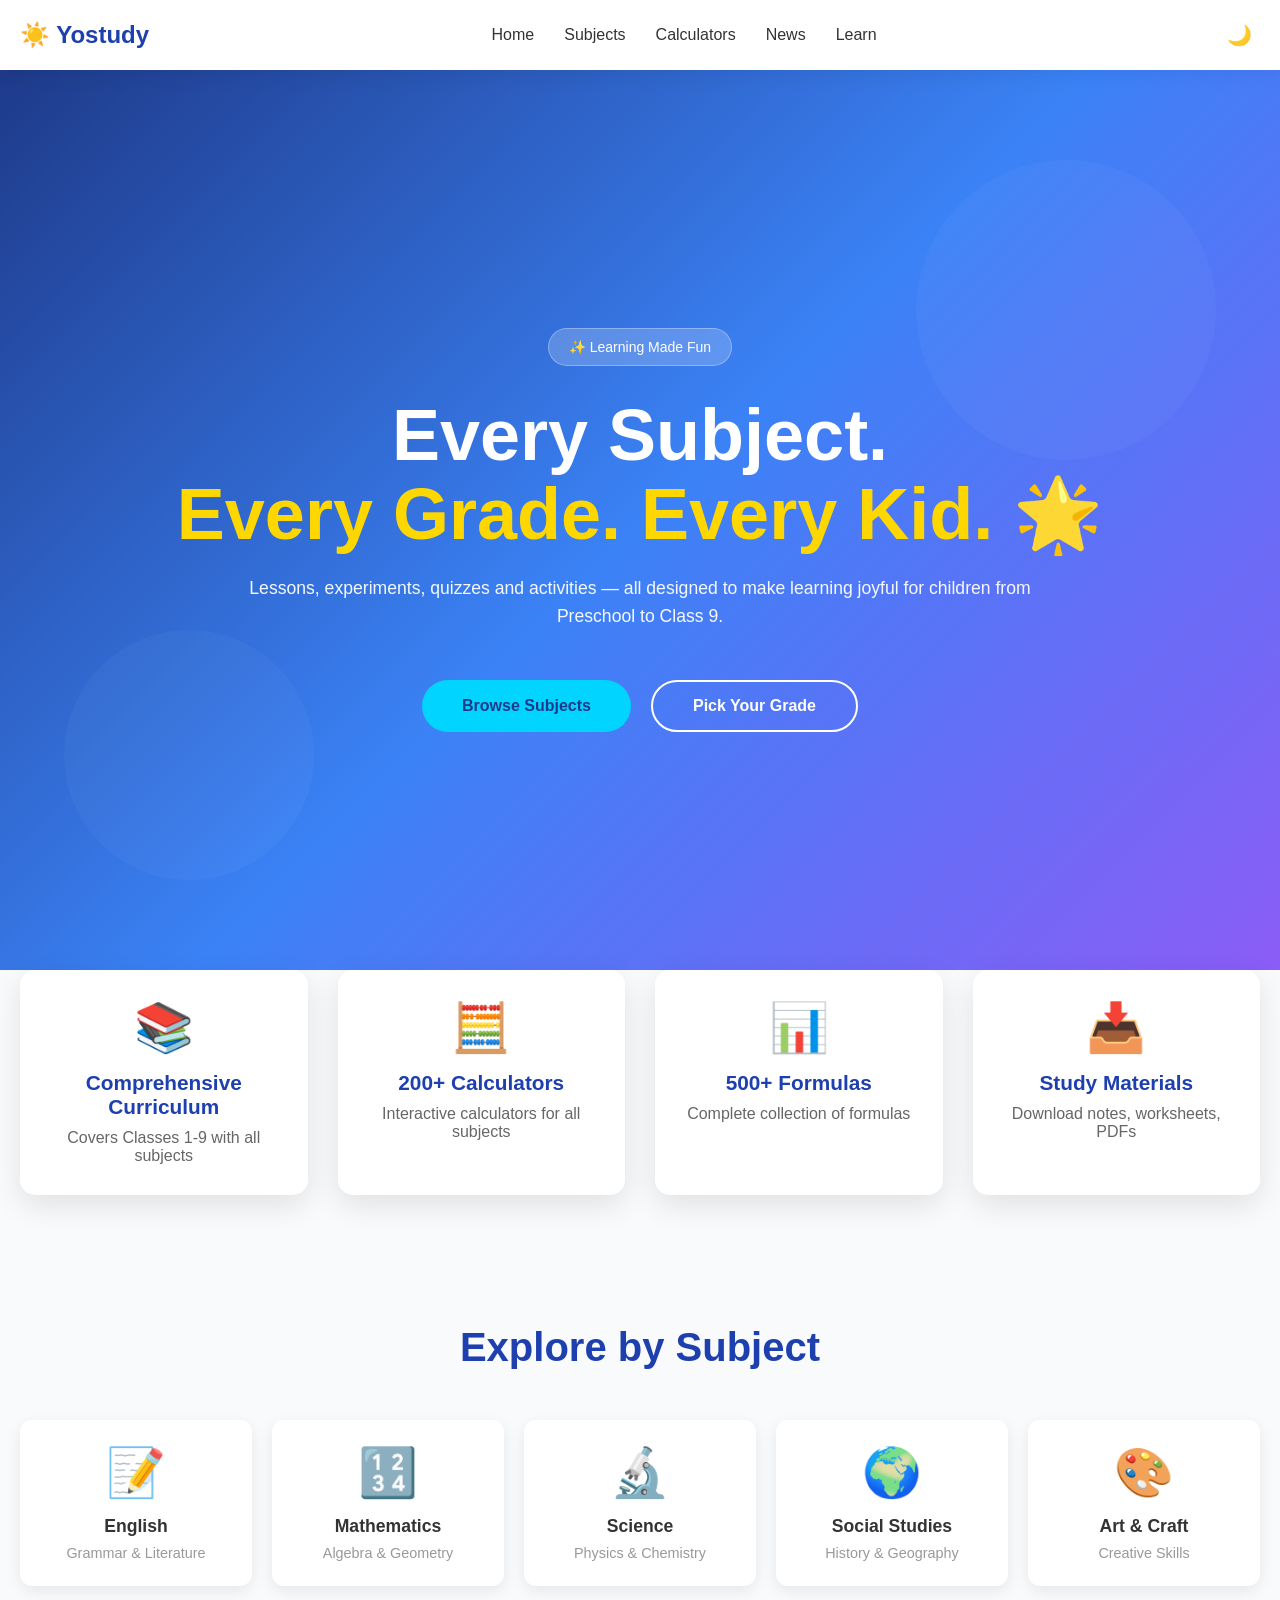
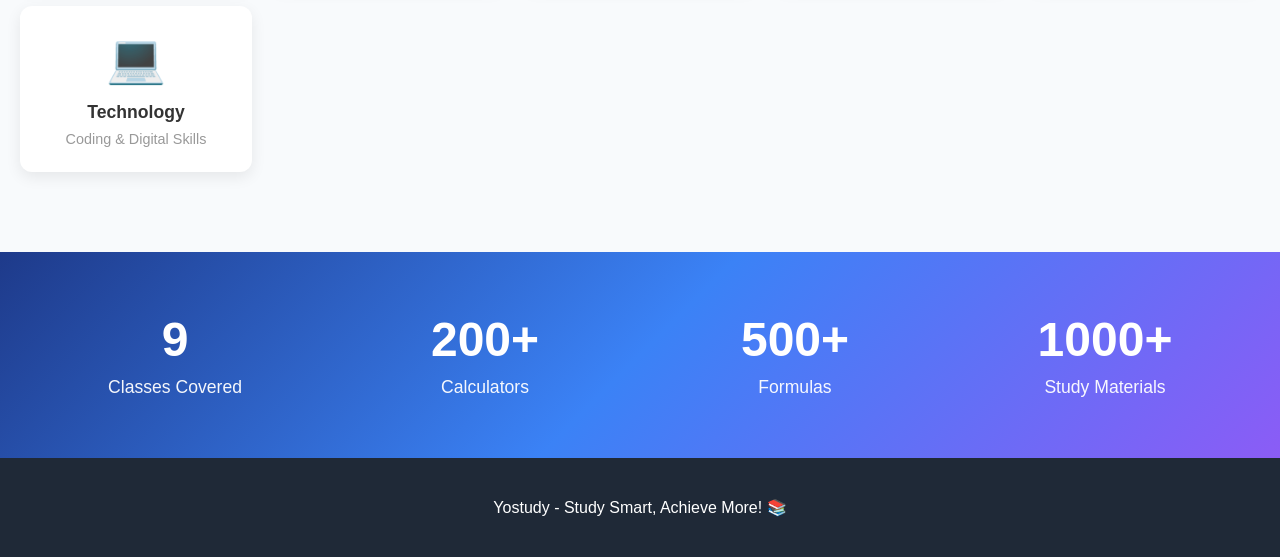
==== commit 6ba5aaa7: "Add files via upload" ====
--- a/index.html
+++ b/index.html
@@ -16,19 +16,16 @@
             --primary: #1E40AF;
             --secondary: #7C3AED;
             --accent: #FFD700;
-            --dark-bg: #0F172A;
-            --light-bg: #F8FAFC;
-            --gradient: linear-gradient(135deg, #1E40AF 0%, #4F46E5 50%, #7C3AED 100%);
         }
 
         body {
             font-family: 'Segoe UI', Tahoma, Geneva, Verdana, sans-serif;
-            background-color: var(--light-bg);
+            background-color: #f8fafc;
             overflow-x: hidden;
         }
 
         body.dark-mode {
-            background-color: var(--dark-bg);
+            background-color: #0f172a;
         }
 
         /* NAVBAR */
@@ -55,17 +52,9 @@
 
         .logo {
             text-decoration: none;
-            display: flex;
-            align-items: center;
-            gap: 10px;
             font-size: 24px;
             font-weight: 800;
             color: var(--primary);
-        }
-
-        .logo img {
-            height: 40px;
-            width: 40px;
         }
 
         .nav-links {
@@ -96,31 +85,6 @@
             font-size: 20px;
             cursor: pointer;
             padding: 8px;
-            border-radius: 50%;
-            transition: background 0.3s;
-        }
-
-        .theme-toggle:hover {
-            background: rgba(0,0,0,0.1);
-        }
-
-        .hamburger {
-            display: none;
-            flex-direction: column;
-            cursor: pointer;
-            gap: 5px;
-        }
-
-        .hamburger span {
-            width: 25px;
-            height: 3px;
-            background: #333;
-            border-radius: 2px;
-            transition: all 0.3s;
-        }
-
-        body.dark-mode .hamburger span {
-            background: #f1f5f9;
         }
 
         /* HERO SECTION */
@@ -182,7 +146,6 @@
             border: 1px solid rgba(255,255,255,0.3);
             font-size: 14px;
             margin-bottom: 30px;
-            animation: slideDown 0.6s ease;
         }
 
         .hero h1 {
@@ -190,7 +153,6 @@
             font-weight: 800;
             margin-bottom: 20px;
             line-height: 1.1;
-            animation: fadeInUp 0.8s ease 0.2s backwards;
         }
 
         .hero h1 .white-text {
@@ -209,7 +171,6 @@
             margin-bottom: 50px;
             line-height: 1.6;
             opacity: 0.95;
-            animation: fadeInUp 0.8s ease 0.4s backwards;
             max-width: 800px;
             margin-left: auto;
             margin-right: auto;
@@ -220,7 +181,6 @@
             gap: 20px;
             justify-content: center;
             flex-wrap: wrap;
-            animation: fadeInUp 0.8s ease 0.6s backwards;
         }
 
         .btn {
@@ -238,12 +198,10 @@
         .btn-primary {
             background: #00D4FF;
             color: #1E3A8A;
-            box-shadow: 0 10px 30px rgba(0,212,255,0.3);
         }
 
         .btn-primary:hover {
             transform: translateY(-3px);
-            box-shadow: 0 15px 40px rgba(0,212,255,0.4);
         }
 
         .btn-secondary {
@@ -276,17 +234,14 @@
             box-shadow: 0 10px 30px rgba(0,0,0,0.1);
             text-align: center;
             transition: all 0.3s;
-            animation: fadeInUp 0.8s ease;
         }
 
         body.dark-mode .feature-card {
             background: #1e293b;
-            box-shadow: 0 10px 30px rgba(0,0,0,0.3);
         }
 
         .feature-card:hover {
             transform: translateY(-10px);
-            box-shadow: 0 20px 40px rgba(0,0,0,0.15);
         }
 
         .feature-icon {
@@ -306,7 +261,6 @@
 
         .feature-card p {
             color: #666;
-            line-height: 1.6;
         }
 
         body.dark-mode .feature-card p {
@@ -351,12 +305,10 @@
 
         body.dark-mode .category-card {
             background: #1e293b;
-            box-shadow: 0 5px 15px rgba(0,0,0,0.3);
         }
 
         .category-card:hover {
             transform: translateY(-8px);
-            box-shadow: 0 15px 30px rgba(30,58,138,0.2);
             border-top: 4px solid var(--primary);
         }
 
@@ -378,10 +330,6 @@
         .category-card p {
             color: #999;
             font-size: 0.9em;
-        }
-
-        body.dark-mode .category-card p {
-            color: #94a3b8;
         }
 
         /* STATS SECTION */
@@ -423,54 +371,7 @@
             background: #0f172a;
         }
 
-        .footer-content {
-            max-width: 1200px;
-            margin: 0 auto;
-        }
-
-        .footer-content img {
-            height: 50px;
-            margin-bottom: 15px;
-        }
-
-        .footer-content p {
-            margin: 10px 0;
-            opacity: 0.8;
-        }
-
-        /* ANIMATIONS */
-        @keyframes fadeInUp {
-            from {
-                opacity: 0;
-                transform: translateY(30px);
-            }
-            to {
-                opacity: 1;
-                transform: translateY(0);
-            }
-        }
-
-        @keyframes slideDown {
-            from {
-                opacity: 0;
-                transform: translateY(-20px);
-            }
-            to {
-                opacity: 1;
-                transform: translateY(0);
-            }
-        }
-
-        /* RESPONSIVE */
         @media (max-width: 768px) {
-            .nav-links {
-                display: none;
-            }
-
-            .hamburger {
-                display: flex;
-            }
-
             .hero h1 {
                 font-size: 2.5em;
             }
@@ -499,23 +400,15 @@
     <!-- NAVBAR -->
     <nav>
         <div class="navbar">
-            <a href="index.html" class="logo">
-                ☀️ Yostudy
-            </a>
+            <a href="index.html" class="logo">☀️ Yostudy</a>
             <ul class="nav-links">
                 <li><a href="index.html">Home</a></li>
                 <li><a href="study.html">Subjects</a></li>
                 <li><a href="calculators-hub.html">Calculators</a></li>
                 <li><a href="news.html">News</a></li>
                 <li><a href="download-zone.html">Learn</a></li>
-                <li><a href="#">My Bookmarks</a></li>
             </ul>
             <button class="theme-toggle" onclick="toggleTheme()">🌙</button>
-            <div class="hamburger" onclick="toggleMenu()">
-                <span></span>
-                <span></span>
-                <span></span>
-            </div>
         </div>
     </nav>
 
@@ -546,22 +439,22 @@
         <div class="feature-card">
             <div class="feature-icon">📚</div>
             <h3>Comprehensive Curriculum</h3>
-            <p>Covers Classes 1-9 with all subjects including Science, Maths, English & more</p>
+            <p>Covers Classes 1-9 with all subjects</p>
         </div>
         <div class="feature-card">
             <div class="feature-icon">🧮</div>
             <h3>200+ Calculators</h3>
-            <p>Interactive calculators for Math, Physics, Chemistry and more subjects</p>
+            <p>Interactive calculators for all subjects</p>
         </div>
         <div class="feature-card">
             <div class="feature-icon">📊</div>
             <h3>500+ Formulas</h3>
-            <p>Complete collection of important formulas organized by topic and class</p>
+            <p>Complete collection of formulas</p>
         </div>
         <div class="feature-card">
             <div class="feature-icon">📥</div>
             <h3>Study Materials</h3>
-            <p>Download notes, worksheets, PDFs and study guides for each subject</p>
+            <p>Download notes, worksheets, PDFs</p>
         </div>
     </div>
 
@@ -573,37 +466,32 @@
             <div class="category-card" onclick="location.href='study.html'">
                 <div class="category-icon">📝</div>
                 <h3>English</h3>
-                <p>Grammar, Literature & Communication</p>
-            </div>
-            
+                <p>Grammar & Literature</p>
+            </div>
             <div class="category-card" onclick="location.href='study.html'">
                 <div class="category-icon">🔢</div>
                 <h3>Mathematics</h3>
-                <p>Algebra, Geometry & Arithmetic</p>
-            </div>
-            
+                <p>Algebra & Geometry</p>
+            </div>
             <div class="category-card" onclick="location.href='science.html'">
                 <div class="category-icon">🔬</div>
                 <h3>Science</h3>
-                <p>Physics, Chemistry & Biology</p>
-            </div>
-            
+                <p>Physics & Chemistry</p>
+            </div>
             <div class="category-card" onclick="location.href='study.html'">
                 <div class="category-icon">🌍</div>
                 <h3>Social Studies</h3>
-                <p>History, Geography & Civics</p>
-            </div>
-            
+                <p>History & Geography</p>
+            </div>
             <div class="category-card" onclick="location.href='study.html'">
                 <div class="category-icon">🎨</div>
                 <h3>Art & Craft</h3>
-                <p>Creative Expression & Skills</p>
-            </div>
-            
+                <p>Creative Skills</p>
+            </div>
             <div class="category-card" onclick="location.href='study.html'">
                 <div class="category-icon">💻</div>
                 <h3>Technology</h3>
-                <p>Coding, Digital Skills & Innovation</p>
+                <p>Coding & Digital Skills</p>
             </div>
         </div>
     </section>
@@ -632,24 +520,15 @@
 
     <!-- FOOTER -->
     <footer>
-        <div class="footer-content">
-            <p>Yostudy - Study Smart, Achieve More! 📚</p>
-            <p>&copy; 2026 Yostudy. All rights reserved.</p>
-        </div>
+        <p>Yostudy - Study Smart, Achieve More! 📚</p>
     </footer>
 
-    <script src="script.js"></script>
     <script>
         function toggleTheme() {
             document.body.classList.toggle('dark-mode');
             localStorage.setItem('theme', document.body.classList.contains('dark-mode') ? 'dark' : 'light');
         }
 
-        function toggleMenu() {
-            console.log('Menu toggled');
-        }
-
-        // Load theme preference
         if (localStorage.getItem('theme') === 'dark') {
             document.body.classList.add('dark-mode');
         }
